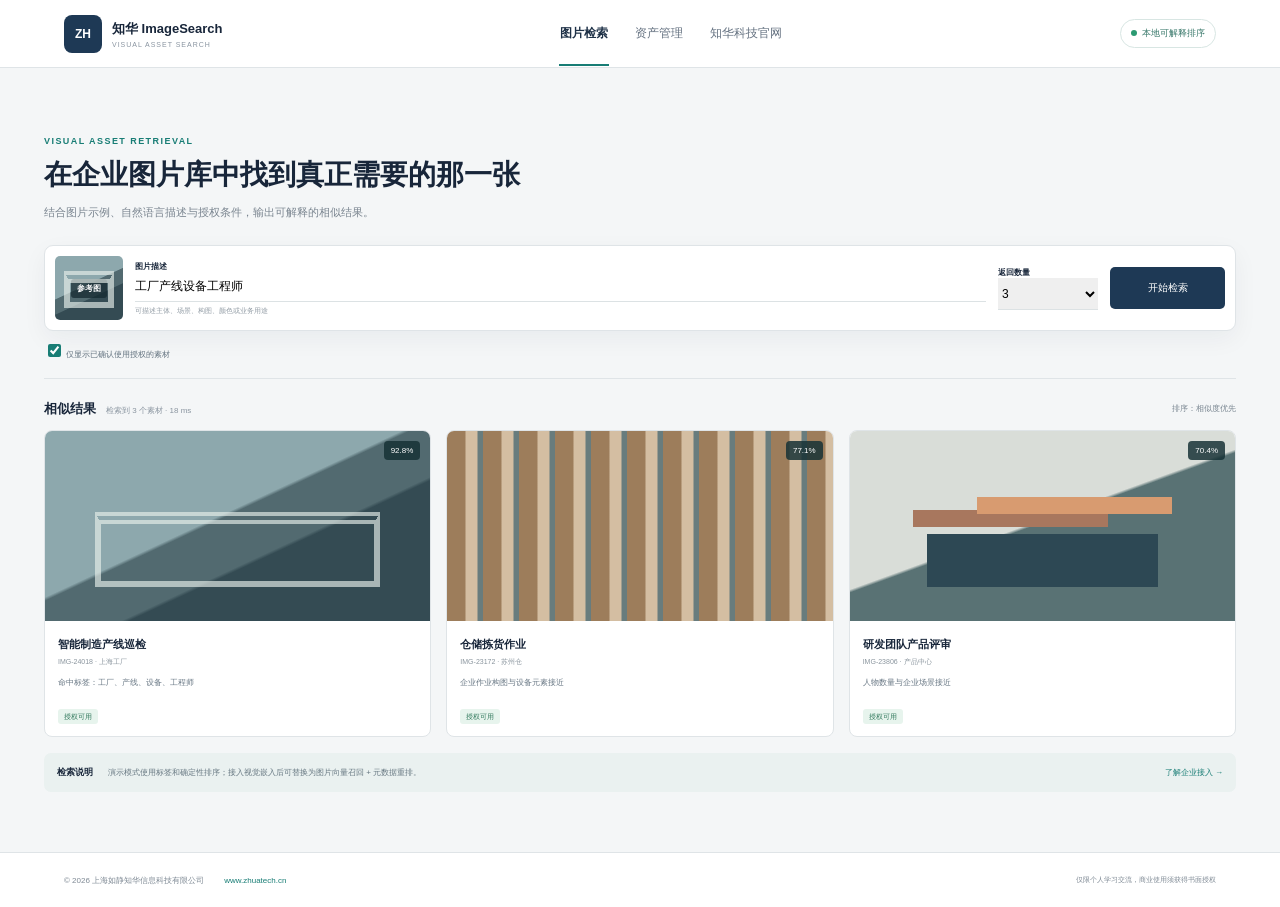
==== frontend/index.html @ 1e731f2a "feat: launch explainable enterprise image search" ====
<!doctype html>
<!-- Copyright 2026 上海如静知华信息科技有限公司 · https://www.zhuatech.cn/ -->
<html lang="zh-CN"><head><meta charset="UTF-8"><meta name="viewport" content="width=device-width,initial-scale=1"><meta name="description" content="知华科技企业以图搜图与图片资产智能检索系统。"><title>知华 ImageSearch｜企业图片智能检索</title><link rel="icon" href="favicon.svg"><link rel="stylesheet" href="style.css"><link rel="stylesheet" href="imagesearch.css"></head><body>
<header><a class="brand" href="https://www.zhuatech.cn/"><i>ZH</i><span><b>知华 ImageSearch</b><small>VISUAL ASSET SEARCH</small></span></a><nav><button class="tab active" data-view="studio">图片检索</button><button class="tab" data-view="admin">资产管理</button><a href="https://www.zhuatech.cn/">知华科技官网</a></nav><span class="mode"><i></i>本地可解释排序</span></header><main>
<section id="studio" class="view active"><div class="search-hero"><span>VISUAL ASSET RETRIEVAL</span><h1>在企业图片库中找到真正需要的那一张</h1><p>结合图片示例、自然语言描述与授权条件，输出可解释的相似结果。</p><div class="search-box"><div class="query-thumb factory"><b>参考图</b></div><label><span>图片描述</span><input id="query" value="工厂产线设备工程师"><small>可描述主体、场景、构图、颜色或业务用途</small></label><label class="topk"><span>返回数量</span><select id="topK"><option>3</option><option>5</option><option>10</option></select></label><button id="search">开始检索</button></div><label class="authorized"><input id="onlyAuthorized" type="checkbox" checked> 仅显示已确认使用授权的素材</label></div>
<div class="result-bar"><div><b>相似结果</b><span id="resultMeta">检索到 3 个素材 · 18 ms</span></div><div class="sort">排序：相似度优先</div></div><div id="results" class="asset-grid"><article><div class="asset-image factory"><span>92.8%</span></div><div class="asset-info"><b>智能制造产线巡检</b><small>IMG-24018 · 上海工厂</small><p>命中标签：工厂、产线、设备、工程师</p><em>授权可用</em></div></article><article><div class="asset-image warehouse"><span>77.1%</span></div><div class="asset-info"><b>仓储拣货作业</b><small>IMG-23172 · 苏州仓</small><p>企业作业构图与设备元素接近</p><em>授权可用</em></div></article><article><div class="asset-image meeting"><span>70.4%</span></div><div class="asset-info"><b>研发团队产品评审</b><small>IMG-23806 · 产品中心</small><p>人物数量与企业场景接近</p><em>授权可用</em></div></article></div><div class="search-note"><b>检索说明</b><span>演示模式使用标签和确定性排序；接入视觉嵌入后可替换为图片向量召回 + 元数据重排。</span><a href="https://www.zhuatech.cn/">了解企业接入 →</a></div></section>
<section id="admin" class="view"><div class="page-title"><div><span>ASSET OPERATIONS</span><h1>企业图片资产管理</h1><p>管理图片、索引、使用授权和检索审计。</p></div></div><div class="metrics"><div><span>图片资产</span><b>12,684</b><small>本月新增 436</small></div><div><span>已完成索引</span><b>98.6%</b><small>176 张等待处理</small></div><div><span>授权可用</span><b>10,219</b><small>80.6% 可检索</small></div><div><span>本月检索</span><b>3,842</b><small>平均 31 ms</small></div></div><div class="admin-grid"><section class="card"><div class="card-title"><b>最近入库</b><button>上传素材</button></div><table><thead><tr><th>素材</th><th>分类</th><th>来源</th><th>索引</th><th>授权</th></tr></thead><tbody><tr><td><b>智能制造产线巡检</b><small>IMG-24018</small></td><td>制造</td><td>上海工厂</td><td><span class="tag green">已完成</span></td><td>可用</td></tr><tr><td><b>产品发布会主视觉</b><small>IMG-24017</small></td><td>品牌</td><td>市场部</td><td><span class="tag green">已完成</span></td><td>待复核</td></tr><tr><td><b>售后工程师现场服务</b><small>IMG-24016</small></td><td>服务</td><td>服务中心</td><td><span class="tag amber">处理中</span></td><td>可用</td></tr></tbody></table></section><section class="card provider"><div class="card-title"><b>向量服务</b><span class="tag gray">未配置</span></div><div class="provider-logo">VEC</div><h3>视觉嵌入适配器</h3><p>可配置使用者自有模型、向量数据库与对象存储。</p><dl><div><dt>当前模式</dt><dd>local</dd></div><div><dt>向量维度</dt><dd>未设置</dd></div><div><dt>索引任务</dt><dd>模拟</dd></div></dl></section></div></section>
</main><footer><span>© 2026 上海如静知华信息科技有限公司</span><a href="https://www.zhuatech.cn/">www.zhuatech.cn</a><small>仅限个人学习交流，商业使用须获得书面授权</small></footer><script src="app.js"></script></body></html>
---- frontend/style.css ----
/* Copyright 2026 上海如静知华信息科技有限公司 · https://www.zhuatech.cn/ */
:root{font-family:Inter,"PingFang SC",sans-serif;color:#18263a;background:#f4f6f7;--navy:#1e3955;--teal:#187d75;--line:#dfe4e7}*{box-sizing:border-box}body{margin:0}a{text-decoration:none;color:inherit}button,input,textarea,select{font:inherit}header{height:68px;background:#fff;border-bottom:1px solid var(--line);display:flex;align-items:center;padding:0 max(5vw,24px);gap:40px}.brand{display:flex;align-items:center;gap:10px}.brand>i{font-style:normal;width:38px;height:38px;border-radius:8px;background:var(--navy);color:#fff;display:grid;place-items:center;font-size:12px;font-weight:800}.brand span{display:flex;flex-direction:column}.brand b{font-size:13px}.brand small{font-size:7px;letter-spacing:.14em;color:#8994a0;margin-top:3px}nav{display:flex;align-items:center;gap:25px;margin:auto}.tab,nav a{border:0;background:none;padding:24px 1px;color:#647180;font-size:12px}.tab.active{color:#1e3147;font-weight:700;box-shadow:inset 0 -2px var(--teal)}.mode{font-size:9px;border:1px solid #d8e6e3;padding:7px 10px;border-radius:20px;color:#347567}.mode i{display:inline-block;width:6px;height:6px;background:#2b9a72;border-radius:50%;margin-right:5px}.view{display:none;max-width:1240px;margin:auto;padding:34px 24px 60px}.view.active{display:block}.page-title{display:flex;justify-content:space-between;align-items:flex-end}.page-title>div>span{font-size:9px;letter-spacing:.16em;color:var(--teal);font-weight:700}.page-title h1{font-size:27px;margin:8px 0 5px}.page-title p{font-size:11px;color:#79848f;margin:0}.steps{display:flex;align-items:center;gap:9px;font-size:9px;color:#8c96a0}.steps span{padding:7px 9px;border:1px solid #dce1e4;border-radius:4px;background:#fff}.steps span.on{background:var(--navy);color:#fff;border-color:var(--navy)}.steps i{width:20px;height:1px;background:#cfd5d9}.workspace{display:grid;grid-template-columns:.9fr 1.1fr;gap:16px;margin-top:24px}.card{background:#fff;border:1px solid var(--line);border-radius:8px;padding:19px}.card-title{display:flex;justify-content:space-between;align-items:center;border-bottom:1px solid #e8ebed;padding-bottom:14px}.card-title b{font-size:12px}.card-title small{font-size:8px;color:#929ba5}.upload{height:105px;border:1px dashed #bbc8ce;border-radius:6px;margin:18px 0;display:flex;flex-direction:column;align-items:center;justify-content:center;background:#fafcfc}.upload b{font-size:10px;margin-top:9px}.upload span{font-size:8px;color:#89949f;margin-top:3px}.wave{height:27px;display:flex;align-items:center;gap:4px}.wave i{display:block;width:3px;background:var(--teal);border-radius:3px}.wave i:nth-child(1),.wave i:nth-child(8){height:8px}.wave i:nth-child(2),.wave i:nth-child(7){height:16px}.wave i:nth-child(3),.wave i:nth-child(6){height:25px}.wave i:nth-child(4),.wave i:nth-child(5){height:19px}.field-grid{display:grid;grid-template-columns:1fr 1fr;gap:13px}.field-grid label,.wide{display:flex;flex-direction:column}.field-grid label>span,.wide>span{font-size:9px;font-weight:600;margin-bottom:6px}.field-grid input,.field-grid select,.wide textarea{border:1px solid #d7dde1;border-radius:5px;background:#fbfcfc;padding:10px;font-size:10px;color:#344254;outline:none}.wide{margin-top:14px}.wide textarea{height:92px;resize:vertical;line-height:1.6}.consent{display:flex;gap:9px;margin-top:14px;background:#f4f8f7;padding:10px;border-radius:5px}.consent input{accent-color:var(--teal)}.consent span{display:flex;flex-direction:column}.consent b{font-size:9px}.consent small{font-size:8px;color:#7d8a92;margin-top:4px}.primary{width:100%;height:42px;border:0;border-radius:5px;background:var(--navy);color:#fff;margin-top:16px;font-size:10px;font-weight:600}.primary span{margin-left:9px}.primary:disabled{opacity:.65}.score-area{display:grid;grid-template-columns:95px 1fr;gap:16px;align-items:center;padding:22px 5px}.score{width:82px;height:82px;border-radius:50%;border:9px solid #dbe9e7;border-top-color:var(--teal);display:grid;place-items:center;align-content:center}.score strong{font-size:23px}.score span{font-size:7px;color:#84909b}.status{font-size:7px;padding:4px 6px;border-radius:3px;font-weight:700}.status.ready{background:#e7f5ef;color:#257857}.status.blocked{background:#fbeaea;color:#a64d4d}.score-area h2{font-size:17px;margin:8px 0 4px}.score-area p{font-size:9px;color:#7e8994}.check-list{display:grid;gap:7px}.check-list>div{display:grid;grid-template-columns:23px 1fr 34px;gap:9px;align-items:center;background:#f7f9f9;border-radius:5px;padding:9px}.check-list i{font-style:normal;width:20px;height:20px;border-radius:50%;background:#e4f4ed;color:#25805d;display:grid;place-items:center;font-size:9px}.check-list i.bad{background:#f9e7e7;color:#a14a4a}.check-list span{display:flex;flex-direction:column}.check-list b{font-size:9px}.check-list small{font-size:7px;color:#89939c;margin-top:3px}.check-list em{font-style:normal;font-size:8px;color:#3c7f65}.pipeline{border-top:1px solid #e7eaec;margin-top:18px;padding-top:16px}.pipeline>b{font-size:10px}.pipeline ol{display:grid;grid-template-columns:1fr 1fr;gap:8px;padding:0;list-style:none}.pipeline li{border:1px solid #e3e7e9;border-radius:5px;padding:9px;font-size:8px}.pipeline li span{color:var(--teal);font-weight:700;margin-right:7px}.metrics{display:grid;grid-template-columns:repeat(4,1fr);gap:13px;margin:22px 0}.metrics>div{background:#fff;border:1px solid var(--line);border-radius:7px;padding:17px}.metrics span{font-size:9px;color:#7e8994}.metrics b{font-size:25px;display:block;margin:9px 0}.metrics small{font-size:8px;color:#89949f}.admin-grid{display:grid;grid-template-columns:1.5fr .7fr;gap:14px}.card-title button{font-size:8px;border:1px solid #dce1e4;background:#fff;padding:6px 8px;border-radius:4px}table{width:100%;border-collapse:collapse;margin-top:12px}th{text-align:left;font-size:8px;color:#89939e;background:#f6f8f9;padding:8px}td{font-size:9px;padding:12px 8px;border-bottom:1px solid #edf0f1}td:first-child b,td:first-child small{display:block}td:first-child small{font-size:7px;color:#919ba5;margin-top:3px}.tag{font-size:7px;padding:4px 6px;border-radius:3px}.tag.green{background:#e7f4ed;color:#2b7959}.tag.amber{background:#fff2dc;color:#9a661e}.tag.gray{background:#eff2f3;color:#68747f}.provider{text-align:center}.provider .card-title{text-align:left}.provider-logo{width:50px;height:50px;margin:22px auto 10px;border-radius:9px;background:var(--navy);color:#fff;display:grid;place-items:center;font-size:11px;font-weight:700}.provider h3{font-size:12px}.provider p{font-size:8px;color:#808b96;line-height:1.7}.provider dl{background:#f6f8f8;border-radius:5px;text-align:left;padding:6px 12px}.provider dl div{display:flex;justify-content:space-between;padding:8px 0;border-bottom:1px solid #e5e8ea;font-size:8px}.provider dl div:last-child{border:0}.provider dt{color:#8a949e}.provider dd{margin:0;font-weight:600}footer{min-height:55px;border-top:1px solid var(--line);background:#fff;padding:0 max(5vw,24px);display:flex;align-items:center;gap:20px;font-size:8px;color:#7e8994}footer a{color:var(--teal)}footer small{margin-left:auto}@media(max-width:800px){header nav{display:none}.mode{margin-left:auto}.view{padding:24px 14px}.steps{display:none}.workspace,.admin-grid{grid-template-columns:1fr}.metrics{grid-template-columns:1fr 1fr}.field-grid{grid-template-columns:1fr}.pipeline ol{grid-template-columns:1fr}footer{flex-wrap:wrap;padding:14px}footer small{margin-left:0}}
---- frontend/imagesearch.css ----
/* Copyright 2026 上海如静知华信息科技有限公司 · https://www.zhuatech.cn/ */
.search-hero{padding:28px 0 18px}.search-hero>span{font-size:9px;letter-spacing:.16em;color:var(--teal);font-weight:700}.search-hero h1{font-size:28px;margin:8px 0 6px}.search-hero>p{font-size:11px;color:#79848f}.search-box{height:86px;background:#fff;border:1px solid var(--line);border-radius:9px;margin-top:25px;padding:10px;display:grid;grid-template-columns:68px 1fr 100px 115px;gap:12px;align-items:center;box-shadow:0 8px 25px rgba(27,49,60,.05)}.query-thumb{height:64px;border-radius:5px;display:grid;place-items:center}.query-thumb b{font-size:8px;color:#fff;background:rgba(19,40,47,.72);padding:4px 6px;border-radius:3px}.search-box label{display:flex;flex-direction:column}.search-box label span{font-size:8px;font-weight:700}.search-box input,.search-box select{border:0;border-bottom:1px solid #dce2e4;padding:8px 0 7px;outline:none;font-size:12px}.search-box small{font-size:7px;color:#929ca5;margin-top:4px}.search-box button{height:42px;border:0;border-radius:5px;background:var(--navy);color:#fff;font-size:10px}.authorized{font-size:8px;color:#61717e;display:block;margin-top:10px}.authorized input{accent-color:var(--teal)}.result-bar{display:flex;justify-content:space-between;align-items:center;border-top:1px solid var(--line);padding:20px 0 12px}.result-bar b{font-size:13px}.result-bar span{font-size:8px;color:#89949f;margin-left:10px}.sort{font-size:8px;color:#77848f}.asset-grid{display:grid;grid-template-columns:repeat(3,1fr);gap:15px}.asset-grid article{background:#fff;border:1px solid var(--line);border-radius:8px;overflow:hidden}.asset-image{height:190px;position:relative}.asset-image span{position:absolute;right:10px;top:10px;background:rgba(22,50,53,.84);color:#fff;padding:5px 7px;border-radius:4px;font-size:8px}.factory{background:linear-gradient(155deg,#8da8ad 0 45%,#526a70 46% 61%,#344b53 62%);position:relative}.factory:after{content:"";position:absolute;left:13%;right:13%;bottom:18%;height:30%;border:6px solid rgba(232,240,235,.65);border-top:12px double rgba(232,240,235,.65)}.warehouse{background:repeating-linear-gradient(90deg,#9d7d5b 0 18px,#d4bea2 19px 30px,#687c7d 31px 36px)}.meeting{background:linear-gradient(160deg,#d9ddd8 0 48%,#597274 49%);position:relative}.meeting:after{content:"";position:absolute;width:60%;height:28%;left:20%;bottom:18%;background:#2d4854;box-shadow:32px -55px 0 -18px #d89b70,-32px -42px 0 -18px #a8775e}.asset-info{padding:13px}.asset-info b{font-size:11px}.asset-info small{display:block;font-size:7px;color:#89949d;margin:5px 0 10px}.asset-info p{font-size:8px;color:#687784;min-height:20px}.asset-info em{font-style:normal;font-size:7px;background:#e7f4ed;color:#2e775a;padding:4px 6px;border-radius:3px}.search-note{margin-top:16px;background:#eaf1f0;border-radius:7px;padding:13px;display:flex;align-items:center;gap:15px}.search-note b{font-size:9px}.search-note span{font-size:8px;color:#667781}.search-note a{font-size:8px;color:var(--teal);margin-left:auto}@media(max-width:800px){.search-box{height:auto;grid-template-columns:1fr}.query-thumb{display:none}.asset-grid{grid-template-columns:1fr}.search-note{align-items:flex-start;flex-direction:column}}
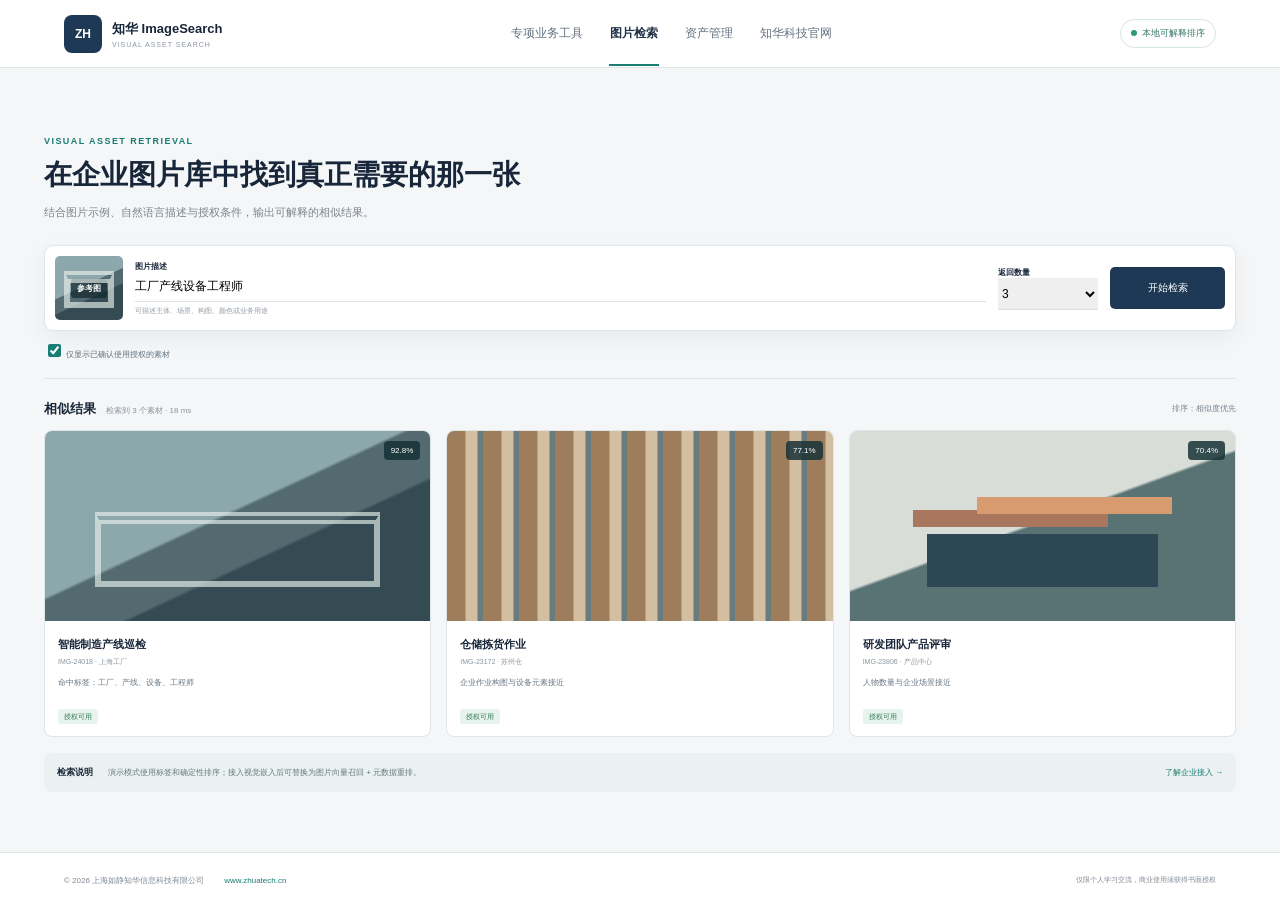
==== commit eafa5805: "feat: add cosine-candidate-ranking and business regression coverage" ====
--- a/frontend/index.html
+++ b/frontend/index.html
@@ -1,7 +1,7 @@
 <!doctype html>
 <!-- Copyright 2026 上海如静知华信息科技有限公司 · https://www.zhuatech.cn/ -->
 <html lang="zh-CN"><head><meta charset="UTF-8"><meta name="viewport" content="width=device-width,initial-scale=1"><meta name="description" content="知华科技企业以图搜图与图片资产智能检索系统。"><title>知华 ImageSearch｜企业图片智能检索</title><link rel="icon" href="favicon.svg"><link rel="stylesheet" href="style.css"><link rel="stylesheet" href="imagesearch.css"></head><body>
-<header><a class="brand" href="https://www.zhuatech.cn/"><i>ZH</i><span><b>知华 ImageSearch</b><small>VISUAL ASSET SEARCH</small></span></a><nav><button class="tab active" data-view="studio">图片检索</button><button class="tab" data-view="admin">资产管理</button><a href="https://www.zhuatech.cn/">知华科技官网</a></nav><span class="mode"><i></i>本地可解释排序</span></header><main>
+<header><a class="brand" href="https://www.zhuatech.cn/"><i>ZH</i><span><b>知华 ImageSearch</b><small>VISUAL ASSET SEARCH</small></span></a><nav><a class="nav-item" href="practical.html">专项业务工具</a><button class="tab active" data-view="studio">图片检索</button><button class="tab" data-view="admin">资产管理</button><a href="https://www.zhuatech.cn/">知华科技官网</a></nav><span class="mode"><i></i>本地可解释排序</span></header><main>
 <section id="studio" class="view active"><div class="search-hero"><span>VISUAL ASSET RETRIEVAL</span><h1>在企业图片库中找到真正需要的那一张</h1><p>结合图片示例、自然语言描述与授权条件，输出可解释的相似结果。</p><div class="search-box"><div class="query-thumb factory"><b>参考图</b></div><label><span>图片描述</span><input id="query" value="工厂产线设备工程师"><small>可描述主体、场景、构图、颜色或业务用途</small></label><label class="topk"><span>返回数量</span><select id="topK"><option>3</option><option>5</option><option>10</option></select></label><button id="search">开始检索</button></div><label class="authorized"><input id="onlyAuthorized" type="checkbox" checked> 仅显示已确认使用授权的素材</label></div>
 <div class="result-bar"><div><b>相似结果</b><span id="resultMeta">检索到 3 个素材 · 18 ms</span></div><div class="sort">排序：相似度优先</div></div><div id="results" class="asset-grid"><article><div class="asset-image factory"><span>92.8%</span></div><div class="asset-info"><b>智能制造产线巡检</b><small>IMG-24018 · 上海工厂</small><p>命中标签：工厂、产线、设备、工程师</p><em>授权可用</em></div></article><article><div class="asset-image warehouse"><span>77.1%</span></div><div class="asset-info"><b>仓储拣货作业</b><small>IMG-23172 · 苏州仓</small><p>企业作业构图与设备元素接近</p><em>授权可用</em></div></article><article><div class="asset-image meeting"><span>70.4%</span></div><div class="asset-info"><b>研发团队产品评审</b><small>IMG-23806 · 产品中心</small><p>人物数量与企业场景接近</p><em>授权可用</em></div></article></div><div class="search-note"><b>检索说明</b><span>演示模式使用标签和确定性排序；接入视觉嵌入后可替换为图片向量召回 + 元数据重排。</span><a href="https://www.zhuatech.cn/">了解企业接入 →</a></div></section>
 <section id="admin" class="view"><div class="page-title"><div><span>ASSET OPERATIONS</span><h1>企业图片资产管理</h1><p>管理图片、索引、使用授权和检索审计。</p></div></div><div class="metrics"><div><span>图片资产</span><b>12,684</b><small>本月新增 436</small></div><div><span>已完成索引</span><b>98.6%</b><small>176 张等待处理</small></div><div><span>授权可用</span><b>10,219</b><small>80.6% 可检索</small></div><div><span>本月检索</span><b>3,842</b><small>平均 31 ms</small></div></div><div class="admin-grid"><section class="card"><div class="card-title"><b>最近入库</b><button>上传素材</button></div><table><thead><tr><th>素材</th><th>分类</th><th>来源</th><th>索引</th><th>授权</th></tr></thead><tbody><tr><td><b>智能制造产线巡检</b><small>IMG-24018</small></td><td>制造</td><td>上海工厂</td><td><span class="tag green">已完成</span></td><td>可用</td></tr><tr><td><b>产品发布会主视觉</b><small>IMG-24017</small></td><td>品牌</td><td>市场部</td><td><span class="tag green">已完成</span></td><td>待复核</td></tr><tr><td><b>售后工程师现场服务</b><small>IMG-24016</small></td><td>服务</td><td>服务中心</td><td><span class="tag amber">处理中</span></td><td>可用</td></tr></tbody></table></section><section class="card provider"><div class="card-title"><b>向量服务</b><span class="tag gray">未配置</span></div><div class="provider-logo">VEC</div><h3>视觉嵌入适配器</h3><p>可配置使用者自有模型、向量数据库与对象存储。</p><dl><div><dt>当前模式</dt><dd>local</dd></div><div><dt>向量维度</dt><dd>未设置</dd></div><div><dt>索引任务</dt><dd>模拟</dd></div></dl></section></div></section>
